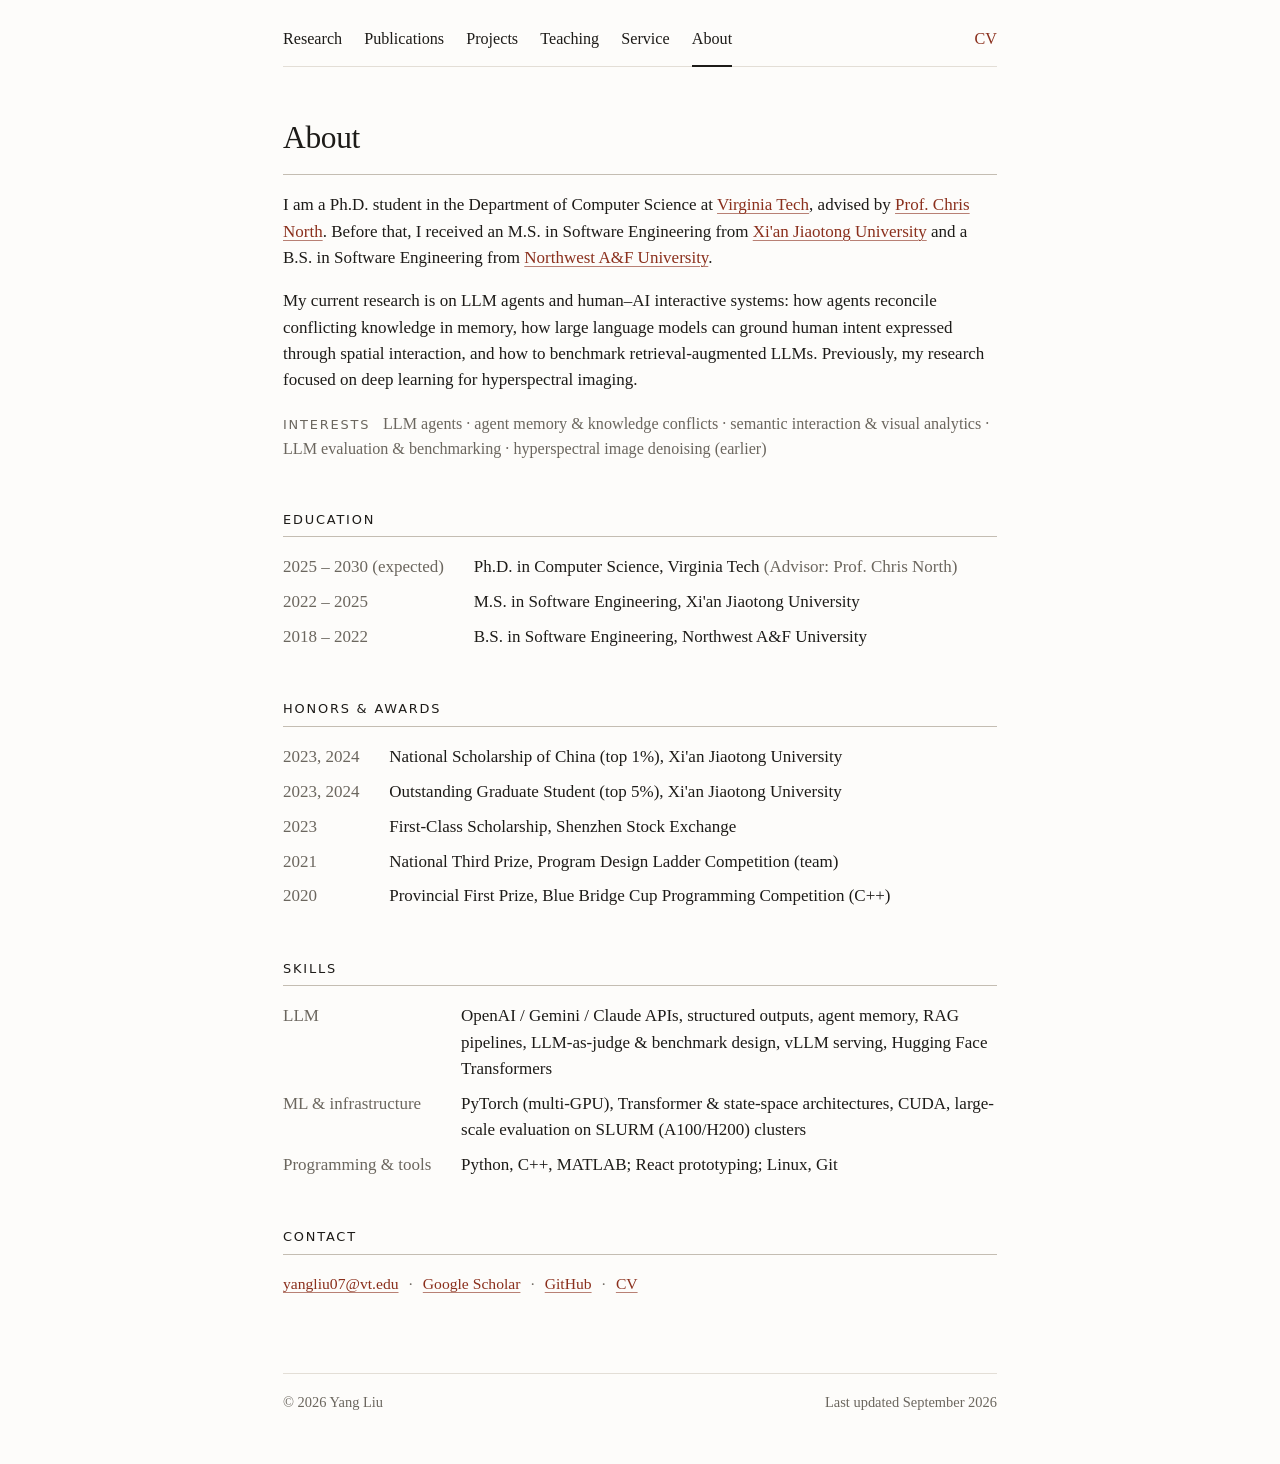
==== about.html @ ea07a9f4 "Redesign site: research-first home page, six tabs, light/dark - index.html now leads with "Recent re" ====
<!DOCTYPE html>
<html lang="en">
<head>
  <meta charset="utf-8">
  <meta name="viewport" content="width=device-width, initial-scale=1">
  <title>About — Yang Liu</title>
  <meta name="description" content="About Yang Liu: bio, education, honors, skills, and contact.">
  <meta name="theme-color" content="#fdfcfa" media="(prefers-color-scheme: light)">
  <meta name="theme-color" content="#151412" media="(prefers-color-scheme: dark)">
  <meta property="og:type" content="website">
  <meta property="og:title" content="About — Yang Liu">
  <meta property="og:description" content="About Yang Liu: bio, education, honors, skills, and contact.">
  <meta property="og:image" content="https://4c79.github.io/4C79/assets/photo.jpg">
  <meta property="og:url" content="https://4c79.github.io/4C79/about.html">
  <meta name="twitter:card" content="summary">
  <link rel="icon" href="data:image/svg+xml,%3Csvg xmlns='http://www.w3.org/2000/svg' viewBox='0 0 32 32'%3E%3Crect width='32' height='32' fill='%238a2f1c'/%3E%3Ctext x='16' y='23' text-anchor='middle' font-family='Georgia,serif' font-size='21' fill='%23fdfcfa'%3EY%3C/text%3E%3C/svg%3E">
  <link rel="stylesheet" href="style.css">
</head>
<body>
  <a class="skip" href="#main">Skip to content</a>
  <div class="page">
  <header>
    <nav class="site-nav" aria-label="Primary">
      <ul role="list">
      <li><a href="index.html">Research</a></li>
      <li><a href="publications.html">Publications</a></li>
      <li><a href="projects.html">Projects</a></li>
      <li><a href="teaching.html">Teaching</a></li>
      <li><a href="service.html">Service</a></li>
      <li><a href="about.html" aria-current="page">About</a></li>
      <li class="cv"><a href="assets/cv.pdf">CV<span class="sr-only"> (PDF)</span></a></li>
      </ul>
    </nav>
  </header>

  <main id="main" tabindex="-1">
    <div class="page-title">
      <h1>About</h1>
    </div>

    <p class="prose">I am a Ph.D. student in the Department of Computer Science at <a href="https://www.vt.edu/">Virginia Tech</a>, advised by <a href="https://people.cs.vt.edu/north/">Prof. Chris North</a>. Before that, I received an M.S. in Software Engineering from <a href="http://en.xjtu.edu.cn/">Xi'an Jiaotong University</a> and a B.S. in Software Engineering from <a href="https://en.nwafu.edu.cn/">Northwest A&amp;F University</a>.</p>
    <p>My current research is on LLM agents and human–AI interactive systems: how agents reconcile conflicting knowledge in memory, how large language models can ground human intent expressed through spatial interaction, and how to benchmark retrieval-augmented LLMs. Previously, my research focused on deep learning for hyperspectral imaging.</p>
    <p class="note interests"><span class="caps">Interests</span>LLM agents · agent memory &amp; knowledge conflicts · semantic interaction &amp; visual analytics · LLM evaluation &amp; benchmarking · hyperspectral image denoising (earlier)</p>

    <section aria-labelledby="edu">
      <div class="section-head"><h2 id="edu">Education</h2></div>
      <dl class="rows">
        <dt>2025 – 2030 (expected)</dt><dd>Ph.D. in Computer Science, Virginia Tech <span class="muted">(Advisor: Prof. Chris North)</span></dd>
        <dt>2022 – 2025</dt><dd>M.S. in Software Engineering, Xi'an Jiaotong University</dd>
        <dt>2018 – 2022</dt><dd>B.S. in Software Engineering, Northwest A&amp;F University</dd>
      </dl>
    </section>

    <section aria-labelledby="honors">
      <div class="section-head"><h2 id="honors">Honors &amp; awards</h2></div>
      <dl class="rows">
        <dt>2023, 2024</dt><dd>National Scholarship of China (top 1%), Xi'an Jiaotong University</dd>
        <dt>2023, 2024</dt><dd>Outstanding Graduate Student (top 5%), Xi'an Jiaotong University</dd>
        <dt>2023</dt><dd>First-Class Scholarship, Shenzhen Stock Exchange</dd>
        <dt>2021</dt><dd>National Third Prize, Program Design Ladder Competition (team)</dd>
        <dt>2020</dt><dd>Provincial First Prize, Blue Bridge Cup Programming Competition (C++)</dd>
      </dl>
    </section>

    <section aria-labelledby="skills">
      <div class="section-head"><h2 id="skills">Skills</h2></div>
      <dl class="rows">
        <dt>LLM</dt><dd>OpenAI / Gemini / Claude APIs, structured outputs, agent memory, RAG pipelines, LLM-as-judge &amp; benchmark design, vLLM serving, Hugging Face Transformers</dd>
        <dt>ML &amp; infrastructure</dt><dd>PyTorch (multi-GPU), Transformer &amp; state-space architectures, CUDA, large-scale evaluation on SLURM (A100/H200) clusters</dd>
        <dt>Programming &amp; tools</dt><dd>Python, C++, MATLAB; React prototyping; Linux, Git</dd>
      </dl>
    </section>

    <section aria-labelledby="contact">
      <div class="section-head"><h2 id="contact">Contact</h2></div>
      <ul class="links" role="list">
        <li><a href="mailto:yangliu07@vt.edu">yangliu07@vt.edu</a></li>
        <li><a href="https://scholar.google.com/citations?user=cbDQeWQAAAAJ&hl=en">Google Scholar</a></li>
        <li><a href="https://github.com/4C79">GitHub</a></li>
        <li><a href="assets/cv.pdf">CV<span class="sr-only"> (PDF)</span></a></li>
      </ul>
    </section>
  </main>

  <footer class="site-footer">
    <p>© 2026 Yang Liu</p>
    <p>Last updated September 2026</p>
  </footer>
  </div>
  <script>(function(){var a=document.querySelector('.site-nav [aria-current]');if(a&&a.scrollIntoView)a.scrollIntoView({block:'nearest',inline:'nearest'});})();</script>
</body>
</html>
---- style.css ----
/* Yang Liu — personal site.
   One centered column, system serif for text, a system sans only for the small
   tracked-caps labels, hairline rules, one accent reserved for links. */

:root {
  color-scheme: light dark;
  --bg: #fdfcfa;
  --fg: #1d1b18;
  --muted: #6b665e;
  --accent: #8a2f1c;
  --focus: #1a5cff;
  --rule: #e3ded6;
  --rule-strong: #c4bdb2;
  --serif: Charter, "Bitstream Charter", "Iowan Old Style", "Source Serif Pro", "Noto Serif", "Palatino Linotype", Palatino, Georgia, "Times New Roman", serif;
  --sans: system-ui, -apple-system, "Segoe UI", Roboto, "Helvetica Neue", Arial, sans-serif;
  --measure: 42rem;
  --gutter: 1.25rem;
  --label-w: 5.5rem;
  --s1: .5rem;
  --s2: 1rem;
  --s3: 1.75rem;
  --s4: 3rem;
  --s5: 4.5rem;
}

@media (prefers-color-scheme: dark) {
  :root {
    --bg: #151412;
    --fg: #e7e2d9;
    --muted: #a09991;
    --accent: #e69a84;
    --focus: #7aa2ff;
    --rule: #2e2b27;
    --rule-strong: #4c4741;
  }
}

/* ---------- base ---------- */

html {
  font-size: 106.25%; /* 17px */
  -webkit-text-size-adjust: 100%;
}

body {
  margin: 0;
  background: var(--bg);
  color: var(--fg);
  font-family: var(--serif);
  line-height: 1.55;
  font-variant-numeric: oldstyle-nums;
  -webkit-font-smoothing: antialiased;
}

img {
  max-width: 100%;
  height: auto;
}

a {
  color: var(--accent);
  text-decoration: underline;
  text-decoration-thickness: 1px;
  text-decoration-color: currentColor;
  text-decoration-color: color-mix(in srgb, currentColor 60%, transparent);
  text-underline-offset: .16em;
}

a:hover {
  text-decoration-color: currentColor;
}

:focus-visible {
  outline: 2px solid var(--focus);
  outline-offset: 3px;
  border-radius: 2px;
}

main:focus {
  outline: none;
}

h1, h2, h3 {
  font-weight: 400;
  margin: 0;
  line-height: 1.25;
}

p {
  margin: 0;
}

p + p {
  margin-top: var(--s2);
}

strong {
  font-weight: 700;
}

.muted {
  color: var(--muted);
}

.sr-only {
  position: absolute;
  width: 1px;
  height: 1px;
  overflow: hidden;
  clip: rect(0 0 0 0);
  white-space: nowrap;
}

.skip {
  position: absolute;
  left: -100vw;
  top: var(--s1);
  padding: var(--s1) .75rem;
  background: var(--bg);
  z-index: 1;
}

.skip:focus {
  left: var(--s1);
}

/* Small tracked caps: the one place a sans is used, for texture against the serif. */

.caps,
.label,
.meta,
.section-head h2 {
  font-family: var(--sans);
  font-size: max(.76rem, 12px);
  letter-spacing: .14em;
  text-transform: uppercase;
  font-variant-numeric: tabular-nums lining-nums;
}

/* ---------- frame ---------- */

.page {
  max-width: var(--measure);
  margin: 0 auto;
  padding: var(--s2) var(--gutter) var(--s4);
}

.site-nav ul {
  list-style: none;
  margin: 0;
  padding: 0;
  border-bottom: 1px solid var(--rule);
  display: flex;
  flex-wrap: wrap;
  gap: 0 1.3rem;
  font-size: .95rem;
}

.site-nav a {
  display: inline-block;
  color: var(--fg);
  text-decoration: none;
  padding: .55rem 0 .8rem;
  margin-bottom: -1px;               /* the current-page bar sits on the rule */
  border-bottom: 2px solid transparent;
}

.site-nav a:hover {
  color: var(--accent);
}

.site-nav a[aria-current="page"] {
  border-bottom-color: var(--fg);
}

.site-nav .cv a {
  color: var(--accent);
}

.site-footer {
  margin-top: var(--s5);
  padding-top: var(--s2);
  border-top: 1px solid var(--rule);
  display: flex;
  flex-wrap: wrap;
  justify-content: space-between;
  gap: var(--s1) var(--s2);
  font-size: .85rem;
  color: var(--muted);
}

.site-footer p {
  margin: 0;
}

/* ---------- headings ---------- */

.page-title {
  padding: var(--s4) 0 var(--s2);
  border-bottom: 1px solid var(--rule-strong);
}

.page-title h1 {
  font-size: 1.85rem;
  letter-spacing: -.01em;
}

.page-title .lede {
  margin-top: var(--s1);
  color: var(--muted);
}

.section-head {
  display: flex;
  flex-wrap: wrap;
  justify-content: space-between;
  align-items: baseline;
  gap: var(--s1);
  margin-top: var(--s4);
  padding-bottom: var(--s1);
  border-bottom: 1px solid var(--rule-strong);
}

.section-head h2 {
  color: var(--fg);
}

.section-head .range {
  font-size: .9rem;
  color: var(--muted);
}

/* ---------- identity (home) ---------- */

.identity {
  padding: var(--s4) 0 var(--s2);
}

.identity-row {
  display: flex;
  justify-content: space-between;
  align-items: flex-start;
  gap: var(--s3);
}

.identity h1 {
  font-size: 2.2rem;
  letter-spacing: -.015em;
}

.identity .role {
  margin-top: .3rem;
  color: var(--muted);
}

.identity .intro {
  margin-top: var(--s3);
}

.identity img {
  flex: none;
  width: 6rem;
  aspect-ratio: 2 / 3;
  object-fit: cover;
  margin-top: .45rem;
}

/* inline link lists: “email · Scholar · GitHub” */

.links {
  list-style: none;
  margin: var(--s2) 0 0;
  padding: 0;
  display: flex;
  flex-wrap: wrap;
  gap: .5rem 0;
  font-size: .92rem;
}

.links li {
  white-space: nowrap;
}

.links a {
  display: inline-block;
  padding: .3rem 0;                  /* comfortable tap target without changing the rhythm */
  margin: -.3rem 0;
}

.links li + li::before {
  content: "·";
  content: "·" / "";                 /* decorative: not announced by screen readers; leads the next item so it never ends a line */
  color: var(--muted);
  margin: 0 .6rem;
}

/* ---------- entries: research, publications, projects, teaching ---------- */

.entries {
  list-style: none;
  margin: 0;
  padding: 0;
}

.entry {
  position: relative;
  padding: var(--s3) 0;
}

.entry + .entry {
  border-top: 1px solid var(--rule);
}

.label {
  display: block;
  color: var(--muted);
  margin-bottom: .5rem;
}

.entry h2,
.entry h3 {
  font-size: 1.22rem;
}

.entry .sub {
  display: block;
  font-size: 1rem;
  color: var(--muted);
  margin-top: .15rem;
}

.meta {
  margin-top: .45rem;
  color: var(--muted);
}

.authors {
  margin-top: .4rem;
  font-size: .95rem;
  color: var(--muted);
}

.authors strong {
  color: var(--fg);
}

.entry .summary {
  margin-top: .8rem;
}

.entry .links,
.entry .stub {
  margin-top: .7rem;
}

.entry .stub {
  font-size: .92rem;
  color: var(--muted);
}

.teaser {
  margin: var(--s2) 0 0;
}

.teaser a {
  display: block;
}

.teaser img {
  display: block;
  width: 100%;
  border: 1px solid var(--rule-strong);
}

@media (prefers-color-scheme: dark) {
  .teaser img {
    filter: brightness(.85) contrast(1.02); /* the white figure sits into the dark page */
  }
}

/* compact variant used on the publications page */

.entry.compact {
  padding: var(--s2) 0;
}

.entry.compact h3 {
  font-size: 1.05rem;
}

.entry.compact .venue {
  margin-top: .3rem;
  font-size: .95rem;
}

.entry.compact .links {
  margin-top: .4rem;
}

/* year groups: the year heads the group; the first entry sits flush under it */

.year-group {
  position: relative;
  padding-top: var(--s2);
}

.year-group .entry:first-child {
  padding-top: 0;
}

.page-title + .year-group {
  padding-top: var(--s3);            /* first item starts the same distance below the title rule on every page */
}

.year-group + .year-group {
  margin-top: var(--s3);
  border-top: 1px solid var(--rule-strong);
}

.note {
  margin-top: var(--s3);
  padding-top: var(--s2);
  border-top: 1px solid var(--rule);
  color: var(--muted);
  font-size: .95rem;
}

.note .caps {
  margin-right: .75rem;
}

.note.interests {
  margin-top: var(--s2);
  padding-top: 0;
  border-top: 0;
}

/* ---------- rows: education, honors, skills (about) ---------- */

.rows {
  margin: var(--s2) 0 0;
  display: grid;
  grid-template-columns: max-content 1fr;
  gap: .5rem var(--s3);
}

.rows dt {
  color: var(--muted);
  font-variant-numeric: tabular-nums;
  white-space: nowrap;
}

.rows dd {
  margin: 0;
}

.prose {
  margin-top: var(--s2);
}

/* ---------- responsive ---------- */

@media (min-width: 40em) {
  .site-nav .cv {
    margin-left: auto;
  }
}

@media (max-width: 40em) {
  /* Let the seven items wrap onto two rows; each keeps a ~44px tap height. */
  .site-nav ul {
    gap: 0 1.1rem;
    padding-bottom: .15rem;
  }

  .site-nav a {
    padding: .65rem 0 .5rem;
    margin-bottom: 0;                /* bar sits under the word, not on the rule */
    white-space: nowrap;
  }

  .site-nav .cv {
    margin-left: auto;               /* CV stays flush right on whichever row it lands */
  }

}

@media (max-width: 30em) {
  html {
    font-size: 100%;
  }

  .identity {
    padding-top: var(--s3);
  }

  .identity-row {
    gap: var(--s2);
  }

  .identity h1 {
    font-size: 1.85rem;
  }

  .identity img {
    width: 5rem;
  }

  .identity .intro {
    margin-top: var(--s2);
  }

  .rows {
    grid-template-columns: 1fr;
    gap: 0;
  }

  .rows dt {
    white-space: normal;
    font-size: .85rem;
    margin-top: var(--s2);
  }

  .rows dt:first-of-type {
    margin-top: 0;
  }
}

/* Hang labels (entry numbers, years, dates) into the left margin when there is room.
   With top/bottom left auto, an absolutely positioned label keeps its static position,
   so it lines up with the title beneath it whatever the entry padding is. */

@media (min-width: 64em) {
  .label {
    position: absolute;
    right: 100%;
    width: var(--label-w);
    margin: .3rem var(--gutter) 0 0;
    text-align: right;
  }

  .year-group > .label {
    margin-top: .2rem;
  }
}

/* ---------- print ---------- */

@media print {
  :root {
    color-scheme: light;
    --bg: #fff;
    --fg: #000;
    --muted: #444;
    --rule: #bbb;
    --rule-strong: #888;
    --accent: #000;
  }

  html {
    font-size: 11pt;
  }

  body {
    background: #fff;
    color: #000;
  }

  .skip,
  .site-nav {
    display: none;
  }

  .label {
    position: static;
    margin: 0 0 .3rem;
    text-align: left;
  }

  a {
    color: inherit;
    text-decoration: none;
  }

  .links a[href^="http"]::after {
    content: " (" attr(href) ")";
    font-size: .8em;
  }

  .teaser a {
    text-decoration: none;
  }

  .entry,
  .year-group {
    break-inside: avoid;
  }
}
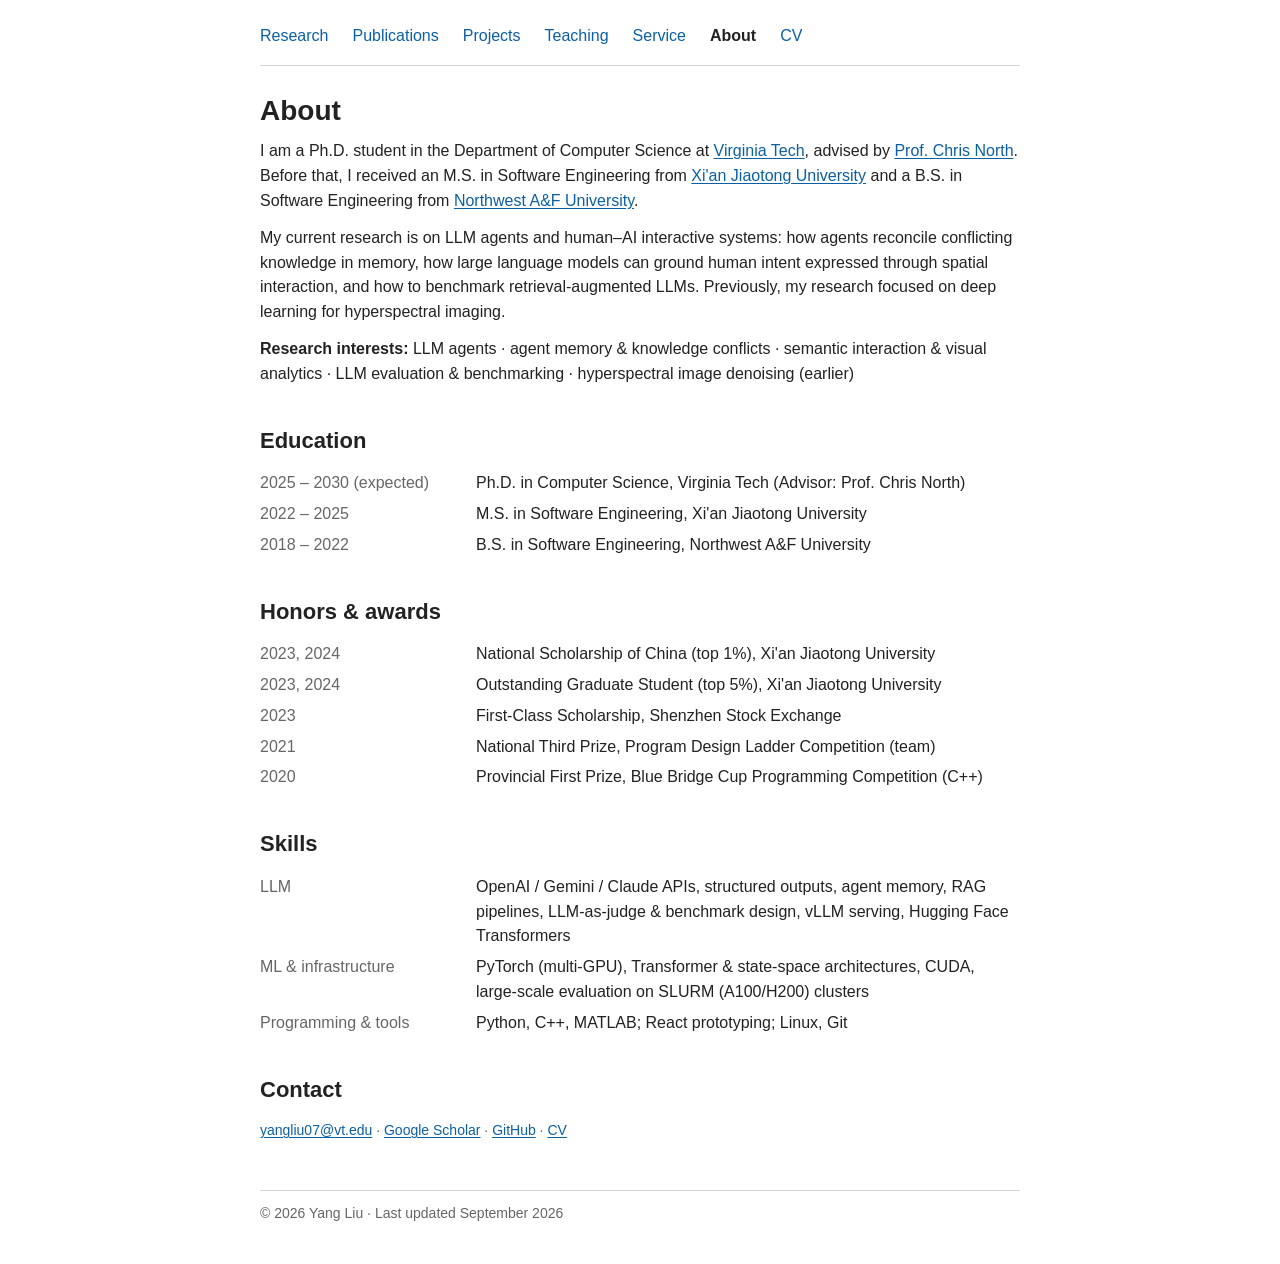
==== commit 9d661ef1: "Restyle to plain academic typography; fix README wording - One sans-serif system stack (Helvetica/Ar" ====
--- a/about.html
+++ b/about.html
@@ -5,22 +5,21 @@
   <meta name="viewport" content="width=device-width, initial-scale=1">
   <title>About — Yang Liu</title>
   <meta name="description" content="About Yang Liu: bio, education, honors, skills, and contact.">
-  <meta name="theme-color" content="#fdfcfa" media="(prefers-color-scheme: light)">
-  <meta name="theme-color" content="#151412" media="(prefers-color-scheme: dark)">
+  <meta name="theme-color" content="#ffffff" media="(prefers-color-scheme: light)">
+  <meta name="theme-color" content="#141414" media="(prefers-color-scheme: dark)">
   <meta property="og:type" content="website">
   <meta property="og:title" content="About — Yang Liu">
   <meta property="og:description" content="About Yang Liu: bio, education, honors, skills, and contact.">
   <meta property="og:image" content="https://4c79.github.io/4C79/assets/photo.jpg">
   <meta property="og:url" content="https://4c79.github.io/4C79/about.html">
   <meta name="twitter:card" content="summary">
-  <link rel="icon" href="data:image/svg+xml,%3Csvg xmlns='http://www.w3.org/2000/svg' viewBox='0 0 32 32'%3E%3Crect width='32' height='32' fill='%238a2f1c'/%3E%3Ctext x='16' y='23' text-anchor='middle' font-family='Georgia,serif' font-size='21' fill='%23fdfcfa'%3EY%3C/text%3E%3C/svg%3E">
+  <link rel="icon" href="data:image/svg+xml,%3Csvg xmlns='http://www.w3.org/2000/svg' viewBox='0 0 32 32'%3E%3Crect width='32' height='32' fill='%230b5fa5'/%3E%3Ctext x='16' y='23' text-anchor='middle' font-family='Helvetica,Arial,sans-serif' font-weight='bold' font-size='20' fill='%23fff'%3EY%3C/text%3E%3C/svg%3E">
   <link rel="stylesheet" href="style.css">
 </head>
 <body>
   <a class="skip" href="#main">Skip to content</a>
-  <div class="page">
   <header>
-    <nav class="site-nav" aria-label="Primary">
+    <nav aria-label="Primary">
       <ul role="list">
       <li><a href="index.html">Research</a></li>
       <li><a href="publications.html">Publications</a></li>
@@ -28,32 +27,29 @@
       <li><a href="teaching.html">Teaching</a></li>
       <li><a href="service.html">Service</a></li>
       <li><a href="about.html" aria-current="page">About</a></li>
-      <li class="cv"><a href="assets/cv.pdf">CV<span class="sr-only"> (PDF)</span></a></li>
+      <li><a href="assets/cv.pdf">CV<span class="sr-only"> (PDF)</span></a></li>
       </ul>
     </nav>
   </header>
 
   <main id="main" tabindex="-1">
-    <div class="page-title">
-      <h1>About</h1>
-    </div>
-
-    <p class="prose">I am a Ph.D. student in the Department of Computer Science at <a href="https://www.vt.edu/">Virginia Tech</a>, advised by <a href="https://people.cs.vt.edu/north/">Prof. Chris North</a>. Before that, I received an M.S. in Software Engineering from <a href="http://en.xjtu.edu.cn/">Xi'an Jiaotong University</a> and a B.S. in Software Engineering from <a href="https://en.nwafu.edu.cn/">Northwest A&amp;F University</a>.</p>
+    <h1>About</h1>
+    <p>I am a Ph.D. student in the Department of Computer Science at <a href="https://www.vt.edu/">Virginia Tech</a>, advised by <a href="https://people.cs.vt.edu/north/">Prof. Chris North</a>. Before that, I received an M.S. in Software Engineering from <a href="http://en.xjtu.edu.cn/">Xi'an Jiaotong University</a> and a B.S. in Software Engineering from <a href="https://en.nwafu.edu.cn/">Northwest A&amp;F University</a>.</p>
     <p>My current research is on LLM agents and human–AI interactive systems: how agents reconcile conflicting knowledge in memory, how large language models can ground human intent expressed through spatial interaction, and how to benchmark retrieval-augmented LLMs. Previously, my research focused on deep learning for hyperspectral imaging.</p>
-    <p class="note interests"><span class="caps">Interests</span>LLM agents · agent memory &amp; knowledge conflicts · semantic interaction &amp; visual analytics · LLM evaluation &amp; benchmarking · hyperspectral image denoising (earlier)</p>
+    <p><strong>Research interests:</strong> LLM agents · agent memory &amp; knowledge conflicts · semantic interaction &amp; visual analytics · LLM evaluation &amp; benchmarking · hyperspectral image denoising (earlier)</p>
 
     <section aria-labelledby="edu">
-      <div class="section-head"><h2 id="edu">Education</h2></div>
-      <dl class="rows">
-        <dt>2025 – 2030 (expected)</dt><dd>Ph.D. in Computer Science, Virginia Tech <span class="muted">(Advisor: Prof. Chris North)</span></dd>
+      <h2 id="edu">Education</h2>
+      <dl>
+        <dt>2025 – 2030 (expected)</dt><dd>Ph.D. in Computer Science, Virginia Tech (Advisor: Prof. Chris North)</dd>
         <dt>2022 – 2025</dt><dd>M.S. in Software Engineering, Xi'an Jiaotong University</dd>
         <dt>2018 – 2022</dt><dd>B.S. in Software Engineering, Northwest A&amp;F University</dd>
       </dl>
     </section>
 
     <section aria-labelledby="honors">
-      <div class="section-head"><h2 id="honors">Honors &amp; awards</h2></div>
-      <dl class="rows">
+      <h2 id="honors">Honors &amp; awards</h2>
+      <dl>
         <dt>2023, 2024</dt><dd>National Scholarship of China (top 1%), Xi'an Jiaotong University</dd>
         <dt>2023, 2024</dt><dd>Outstanding Graduate Student (top 5%), Xi'an Jiaotong University</dd>
         <dt>2023</dt><dd>First-Class Scholarship, Shenzhen Stock Exchange</dd>
@@ -63,8 +59,8 @@
     </section>
 
     <section aria-labelledby="skills">
-      <div class="section-head"><h2 id="skills">Skills</h2></div>
-      <dl class="rows">
+      <h2 id="skills">Skills</h2>
+      <dl>
         <dt>LLM</dt><dd>OpenAI / Gemini / Claude APIs, structured outputs, agent memory, RAG pipelines, LLM-as-judge &amp; benchmark design, vLLM serving, Hugging Face Transformers</dd>
         <dt>ML &amp; infrastructure</dt><dd>PyTorch (multi-GPU), Transformer &amp; state-space architectures, CUDA, large-scale evaluation on SLURM (A100/H200) clusters</dd>
         <dt>Programming &amp; tools</dt><dd>Python, C++, MATLAB; React prototyping; Linux, Git</dd>
@@ -72,21 +68,13 @@
     </section>
 
     <section aria-labelledby="contact">
-      <div class="section-head"><h2 id="contact">Contact</h2></div>
-      <ul class="links" role="list">
-        <li><a href="mailto:yangliu07@vt.edu">yangliu07@vt.edu</a></li>
-        <li><a href="https://scholar.google.com/citations?user=cbDQeWQAAAAJ&hl=en">Google Scholar</a></li>
-        <li><a href="https://github.com/4C79">GitHub</a></li>
-        <li><a href="assets/cv.pdf">CV<span class="sr-only"> (PDF)</span></a></li>
-      </ul>
+      <h2 id="contact">Contact</h2>
+      <p class="links"><a href="mailto:yangliu07@vt.edu">yangliu07@vt.edu</a> · <a href="https://scholar.google.com/citations?user=cbDQeWQAAAAJ&hl=en">Google Scholar</a> · <a href="https://github.com/4C79">GitHub</a> · <a href="assets/cv.pdf">CV<span class="sr-only"> (PDF)</span></a></p>
     </section>
   </main>
 
-  <footer class="site-footer">
-    <p>© 2026 Yang Liu</p>
-    <p>Last updated September 2026</p>
+  <footer>
+    <p>© 2026 Yang Liu · Last updated September 2026</p>
   </footer>
-  </div>
-  <script>(function(){var a=document.querySelector('.site-nav [aria-current]');if(a&&a.scrollIntoView)a.scrollIntoView({block:'nearest',inline:'nearest'});})();</script>
 </body>
 </html>
--- a/style.css
+++ b/style.css
@@ -1,55 +1,44 @@
-/* Yang Liu — personal site.
-   One centered column, system serif for text, a system sans only for the small
-   tracked-caps labels, hairline rules, one accent reserved for links. */
+/* Yang Liu — plain personal site.
+   One sans-serif family. Hierarchy by size (and bold); bold is the only
+   emphasis. Blue links, one gray for secondary text, a thin rule under the
+   nav and one above the footer. Nothing else. */
 
 :root {
   color-scheme: light dark;
-  --bg: #fdfcfa;
-  --fg: #1d1b18;
-  --muted: #6b665e;
-  --accent: #8a2f1c;
-  --focus: #1a5cff;
-  --rule: #e3ded6;
-  --rule-strong: #c4bdb2;
-  --serif: Charter, "Bitstream Charter", "Iowan Old Style", "Source Serif Pro", "Noto Serif", "Palatino Linotype", Palatino, Georgia, "Times New Roman", serif;
-  --sans: system-ui, -apple-system, "Segoe UI", Roboto, "Helvetica Neue", Arial, sans-serif;
-  --measure: 42rem;
-  --gutter: 1.25rem;
-  --label-w: 5.5rem;
-  --s1: .5rem;
-  --s2: 1rem;
-  --s3: 1.75rem;
-  --s4: 3rem;
-  --s5: 4.5rem;
+  --bg: #fff;
+  --fg: #222;
+  --muted: #666;
+  --link: #0b5fa5;
+  --rule: rgba(128, 128, 128, .35);
 }
 
 @media (prefers-color-scheme: dark) {
   :root {
-    --bg: #151412;
-    --fg: #e7e2d9;
-    --muted: #a09991;
-    --accent: #e69a84;
-    --focus: #7aa2ff;
-    --rule: #2e2b27;
-    --rule-strong: #4c4741;
-  }
-}
-
-/* ---------- base ---------- */
+    --bg: #141414;
+    --fg: #ddd;
+    --muted: #999;
+    --link: #6fb0ea;
+  }
+
+  .teaser img {
+    filter: brightness(.85);
+  }
+}
 
 html {
-  font-size: 106.25%; /* 17px */
+  background: var(--bg);
   -webkit-text-size-adjust: 100%;
 }
 
 body {
-  margin: 0;
+  max-width: 760px;
+  margin: 0 auto;
+  padding: 20px 20px 40px;
   background: var(--bg);
   color: var(--fg);
-  font-family: var(--serif);
+  font-family: "Helvetica Neue", Helvetica, Arial, sans-serif;
+  font-size: 16px;
   line-height: 1.55;
-  font-variant-numeric: oldstyle-nums;
-  -webkit-font-smoothing: antialiased;
 }
 
 img {
@@ -58,48 +47,181 @@
 }
 
 a {
-  color: var(--accent);
+  color: var(--link);
   text-decoration: underline;
-  text-decoration-thickness: 1px;
-  text-decoration-color: currentColor;
-  text-decoration-color: color-mix(in srgb, currentColor 60%, transparent);
-  text-underline-offset: .16em;
-}
-
-a:hover {
-  text-decoration-color: currentColor;
+  text-underline-offset: 2px;
 }
 
 :focus-visible {
-  outline: 2px solid var(--focus);
-  outline-offset: 3px;
-  border-radius: 2px;
-}
-
-main:focus {
+  outline: 2px solid var(--link);
+  outline-offset: 2px;
+}
+
+main:focus:not(:focus-visible) {
   outline: none;
 }
 
-h1, h2, h3 {
-  font-weight: 400;
-  margin: 0;
-  line-height: 1.25;
-}
-
 p {
-  margin: 0;
-}
-
-p + p {
-  margin-top: var(--s2);
-}
-
-strong {
-  font-weight: 700;
+  margin: 0 0 12px;
+}
+
+/* Five sizes: 28 name/page title, 22 section, 17 entry title, 16 body, 14 small. */
+
+h1 {
+  font-size: 28px;
+  font-weight: 700;
+  line-height: 1.2;
+  margin: 0 0 12px;
+}
+
+h2 {
+  font-size: 22px;
+  font-weight: 700;
+  line-height: 1.3;
+  margin: 40px 0 16px;
+}
+
+/* An entry's title is whatever heading it contains (h2 on Projects/Teaching,
+   h3 under a section elsewhere); it is always set at entry size. */
+
+h3,
+.entry h2 {
+  font-size: 17px;
+  font-weight: 700;
+  line-height: 1.35;
+  margin: 0;
+}
+
+/* Secondary text: authors, venue, role tag, dates, link rows, footer. */
+
+.meta,
+.authors,
+.links,
+footer {
+  font-size: 14px;
+  color: var(--muted);
 }
 
 .muted {
   color: var(--muted);
+}
+
+/* Navigation: a row of text links over a thin rule, current page in bold. */
+
+nav ul {
+  list-style: none;
+  margin: 0;
+  padding: 0 0 12px;
+  border-bottom: 1px solid var(--rule);
+  display: flex;
+  flex-wrap: wrap;
+  gap: 2px 24px;
+}
+
+nav a {
+  display: inline-block;
+  padding: 4px 0;
+  text-decoration: none;
+}
+
+nav a:hover {
+  text-decoration: underline;
+}
+
+nav a[aria-current="page"] {
+  color: var(--fg);
+  font-weight: 700;
+}
+
+main {
+  padding-top: 28px;
+}
+
+/* Identity header on the home page: photo top right, text flows beside it. */
+
+.head {
+  display: flow-root;
+}
+
+.photo {
+  float: right;
+  width: 120px;
+  height: 180px;
+  margin: 4px 0 12px 28px;
+  border: 1px solid var(--rule);
+}
+
+/* Entries: a plain list; bold title, gray meta lines, description, gray link row. */
+
+.entries {
+  list-style: none;
+  margin: 0;
+  padding: 0;
+}
+
+h1 + .entries,
+h1 + p + .entries {
+  margin-top: 24px;
+}
+
+.entry {
+  margin: 0 0 24px;
+}
+
+.entry p,
+.entry .teaser {
+  margin: 8px 0 0;
+}
+
+.entry .meta,
+.entry .authors,
+.entry .links {
+  margin-top: 3px;
+}
+
+.teaser img {
+  display: block;
+  width: 100%;
+  border: 1px solid var(--rule);
+}
+
+/* Definition rows on the About page: dates left, text right. */
+
+dl {
+  margin: 0 0 12px;
+  display: grid;
+  grid-template-columns: 12em 1fr;
+  gap: 6px 24px;
+}
+
+dt {
+  color: var(--muted);
+}
+
+dd {
+  margin: 0;
+}
+
+footer {
+  margin-top: 48px;
+  padding-top: 12px;
+  border-top: 1px solid var(--rule);
+}
+
+footer p {
+  margin: 0;
+}
+
+.skip {
+  position: absolute;
+  left: -100vw;
+  top: 8px;
+  padding: 4px 8px;
+  background: var(--bg);
+}
+
+.skip:focus {
+  left: 8px;
 }
 
 .sr-only {
@@ -111,488 +233,37 @@
   white-space: nowrap;
 }
 
-.skip {
-  position: absolute;
-  left: -100vw;
-  top: var(--s1);
-  padding: var(--s1) .75rem;
-  background: var(--bg);
-  z-index: 1;
-}
-
-.skip:focus {
-  left: var(--s1);
-}
-
-/* Small tracked caps: the one place a sans is used, for texture against the serif. */
-
-.caps,
-.label,
-.meta,
-.section-head h2 {
-  font-family: var(--sans);
-  font-size: max(.76rem, 12px);
-  letter-spacing: .14em;
-  text-transform: uppercase;
-  font-variant-numeric: tabular-nums lining-nums;
-}
-
-/* ---------- frame ---------- */
-
-.page {
-  max-width: var(--measure);
-  margin: 0 auto;
-  padding: var(--s2) var(--gutter) var(--s4);
-}
-
-.site-nav ul {
-  list-style: none;
-  margin: 0;
-  padding: 0;
-  border-bottom: 1px solid var(--rule);
-  display: flex;
-  flex-wrap: wrap;
-  gap: 0 1.3rem;
-  font-size: .95rem;
-}
-
-.site-nav a {
-  display: inline-block;
-  color: var(--fg);
-  text-decoration: none;
-  padding: .55rem 0 .8rem;
-  margin-bottom: -1px;               /* the current-page bar sits on the rule */
-  border-bottom: 2px solid transparent;
-}
-
-.site-nav a:hover {
-  color: var(--accent);
-}
-
-.site-nav a[aria-current="page"] {
-  border-bottom-color: var(--fg);
-}
-
-.site-nav .cv a {
-  color: var(--accent);
-}
-
-.site-footer {
-  margin-top: var(--s5);
-  padding-top: var(--s2);
-  border-top: 1px solid var(--rule);
-  display: flex;
-  flex-wrap: wrap;
-  justify-content: space-between;
-  gap: var(--s1) var(--s2);
-  font-size: .85rem;
-  color: var(--muted);
-}
-
-.site-footer p {
-  margin: 0;
-}
-
-/* ---------- headings ---------- */
-
-.page-title {
-  padding: var(--s4) 0 var(--s2);
-  border-bottom: 1px solid var(--rule-strong);
-}
-
-.page-title h1 {
-  font-size: 1.85rem;
-  letter-spacing: -.01em;
-}
-
-.page-title .lede {
-  margin-top: var(--s1);
-  color: var(--muted);
-}
-
-.section-head {
-  display: flex;
-  flex-wrap: wrap;
-  justify-content: space-between;
-  align-items: baseline;
-  gap: var(--s1);
-  margin-top: var(--s4);
-  padding-bottom: var(--s1);
-  border-bottom: 1px solid var(--rule-strong);
-}
-
-.section-head h2 {
-  color: var(--fg);
-}
-
-.section-head .range {
-  font-size: .9rem;
-  color: var(--muted);
-}
-
-/* ---------- identity (home) ---------- */
-
-.identity {
-  padding: var(--s4) 0 var(--s2);
-}
-
-.identity-row {
-  display: flex;
-  justify-content: space-between;
-  align-items: flex-start;
-  gap: var(--s3);
-}
-
-.identity h1 {
-  font-size: 2.2rem;
-  letter-spacing: -.015em;
-}
-
-.identity .role {
-  margin-top: .3rem;
-  color: var(--muted);
-}
-
-.identity .intro {
-  margin-top: var(--s3);
-}
-
-.identity img {
-  flex: none;
-  width: 6rem;
-  aspect-ratio: 2 / 3;
-  object-fit: cover;
-  margin-top: .45rem;
-}
-
-/* inline link lists: “email · Scholar · GitHub” */
-
-.links {
-  list-style: none;
-  margin: var(--s2) 0 0;
-  padding: 0;
-  display: flex;
-  flex-wrap: wrap;
-  gap: .5rem 0;
-  font-size: .92rem;
-}
-
-.links li {
-  white-space: nowrap;
-}
-
-.links a {
-  display: inline-block;
-  padding: .3rem 0;                  /* comfortable tap target without changing the rhythm */
-  margin: -.3rem 0;
-}
-
-.links li + li::before {
-  content: "·";
-  content: "·" / "";                 /* decorative: not announced by screen readers; leads the next item so it never ends a line */
-  color: var(--muted);
-  margin: 0 .6rem;
-}
-
-/* ---------- entries: research, publications, projects, teaching ---------- */
-
-.entries {
-  list-style: none;
-  margin: 0;
-  padding: 0;
-}
-
-.entry {
-  position: relative;
-  padding: var(--s3) 0;
-}
-
-.entry + .entry {
-  border-top: 1px solid var(--rule);
-}
-
-.label {
-  display: block;
-  color: var(--muted);
-  margin-bottom: .5rem;
-}
-
-.entry h2,
-.entry h3 {
-  font-size: 1.22rem;
-}
-
-.entry .sub {
-  display: block;
-  font-size: 1rem;
-  color: var(--muted);
-  margin-top: .15rem;
-}
-
-.meta {
-  margin-top: .45rem;
-  color: var(--muted);
-}
-
-.authors {
-  margin-top: .4rem;
-  font-size: .95rem;
-  color: var(--muted);
-}
-
-.authors strong {
-  color: var(--fg);
-}
-
-.entry .summary {
-  margin-top: .8rem;
-}
-
-.entry .links,
-.entry .stub {
-  margin-top: .7rem;
-}
-
-.entry .stub {
-  font-size: .92rem;
-  color: var(--muted);
-}
-
-.teaser {
-  margin: var(--s2) 0 0;
-}
-
-.teaser a {
-  display: block;
-}
-
-.teaser img {
-  display: block;
-  width: 100%;
-  border: 1px solid var(--rule-strong);
-}
-
-@media (prefers-color-scheme: dark) {
-  .teaser img {
-    filter: brightness(.85) contrast(1.02); /* the white figure sits into the dark page */
-  }
-}
-
-/* compact variant used on the publications page */
-
-.entry.compact {
-  padding: var(--s2) 0;
-}
-
-.entry.compact h3 {
-  font-size: 1.05rem;
-}
-
-.entry.compact .venue {
-  margin-top: .3rem;
-  font-size: .95rem;
-}
-
-.entry.compact .links {
-  margin-top: .4rem;
-}
-
-/* year groups: the year heads the group; the first entry sits flush under it */
-
-.year-group {
-  position: relative;
-  padding-top: var(--s2);
-}
-
-.year-group .entry:first-child {
-  padding-top: 0;
-}
-
-.page-title + .year-group {
-  padding-top: var(--s3);            /* first item starts the same distance below the title rule on every page */
-}
-
-.year-group + .year-group {
-  margin-top: var(--s3);
-  border-top: 1px solid var(--rule-strong);
-}
-
-.note {
-  margin-top: var(--s3);
-  padding-top: var(--s2);
-  border-top: 1px solid var(--rule);
-  color: var(--muted);
-  font-size: .95rem;
-}
-
-.note .caps {
-  margin-right: .75rem;
-}
-
-.note.interests {
-  margin-top: var(--s2);
-  padding-top: 0;
-  border-top: 0;
-}
-
-/* ---------- rows: education, honors, skills (about) ---------- */
-
-.rows {
-  margin: var(--s2) 0 0;
-  display: grid;
-  grid-template-columns: max-content 1fr;
-  gap: .5rem var(--s3);
-}
-
-.rows dt {
-  color: var(--muted);
-  font-variant-numeric: tabular-nums;
-  white-space: nowrap;
-}
-
-.rows dd {
-  margin: 0;
-}
-
-.prose {
-  margin-top: var(--s2);
-}
-
-/* ---------- responsive ---------- */
-
-@media (min-width: 40em) {
-  .site-nav .cv {
-    margin-left: auto;
-  }
-}
-
-@media (max-width: 40em) {
-  /* Let the seven items wrap onto two rows; each keeps a ~44px tap height. */
-  .site-nav ul {
-    gap: 0 1.1rem;
-    padding-bottom: .15rem;
-  }
-
-  .site-nav a {
-    padding: .65rem 0 .5rem;
-    margin-bottom: 0;                /* bar sits under the word, not on the rule */
-    white-space: nowrap;
-  }
-
-  .site-nav .cv {
-    margin-left: auto;               /* CV stays flush right on whichever row it lands */
-  }
-
-}
-
-@media (max-width: 30em) {
-  html {
-    font-size: 100%;
-  }
-
-  .identity {
-    padding-top: var(--s3);
-  }
-
-  .identity-row {
-    gap: var(--s2);
-  }
-
-  .identity h1 {
-    font-size: 1.85rem;
-  }
-
-  .identity img {
-    width: 5rem;
-  }
-
-  .identity .intro {
-    margin-top: var(--s2);
-  }
-
-  .rows {
+@media (max-width: 480px) {
+  body {
+    padding: 14px 16px 32px;
+  }
+
+  /* Photo above the name, so the role line keeps the full column width. */
+  .photo {
+    float: none;
+    display: block;
+    width: 90px;
+    height: 135px;
+    margin: 0 0 12px;
+  }
+
+  dl {
     grid-template-columns: 1fr;
     gap: 0;
   }
 
-  .rows dt {
-    white-space: normal;
-    font-size: .85rem;
-    margin-top: var(--s2);
-  }
-
-  .rows dt:first-of-type {
-    margin-top: 0;
-  }
-}
-
-/* Hang labels (entry numbers, years, dates) into the left margin when there is room.
-   With top/bottom left auto, an absolutely positioned label keeps its static position,
-   so it lines up with the title beneath it whatever the entry padding is. */
-
-@media (min-width: 64em) {
-  .label {
-    position: absolute;
-    right: 100%;
-    width: var(--label-w);
-    margin: .3rem var(--gutter) 0 0;
-    text-align: right;
-  }
-
-  .year-group > .label {
-    margin-top: .2rem;
-  }
-}
-
-/* ---------- print ---------- */
+  dd {
+    margin-bottom: 8px;
+  }
+}
 
 @media print {
-  :root {
-    color-scheme: light;
-    --bg: #fff;
-    --fg: #000;
-    --muted: #444;
-    --rule: #bbb;
-    --rule-strong: #888;
-    --accent: #000;
-  }
-
-  html {
-    font-size: 11pt;
-  }
-
-  body {
-    background: #fff;
-    color: #000;
-  }
-
   .skip,
-  .site-nav {
+  nav {
     display: none;
   }
 
-  .label {
-    position: static;
-    margin: 0 0 .3rem;
-    text-align: left;
-  }
-
-  a {
-    color: inherit;
-    text-decoration: none;
-  }
-
-  .links a[href^="http"]::after {
-    content: " (" attr(href) ")";
-    font-size: .8em;
-  }
-
-  .teaser a {
-    text-decoration: none;
-  }
-
-  .entry,
-  .year-group {
+  .entry {
     break-inside: avoid;
   }
 }
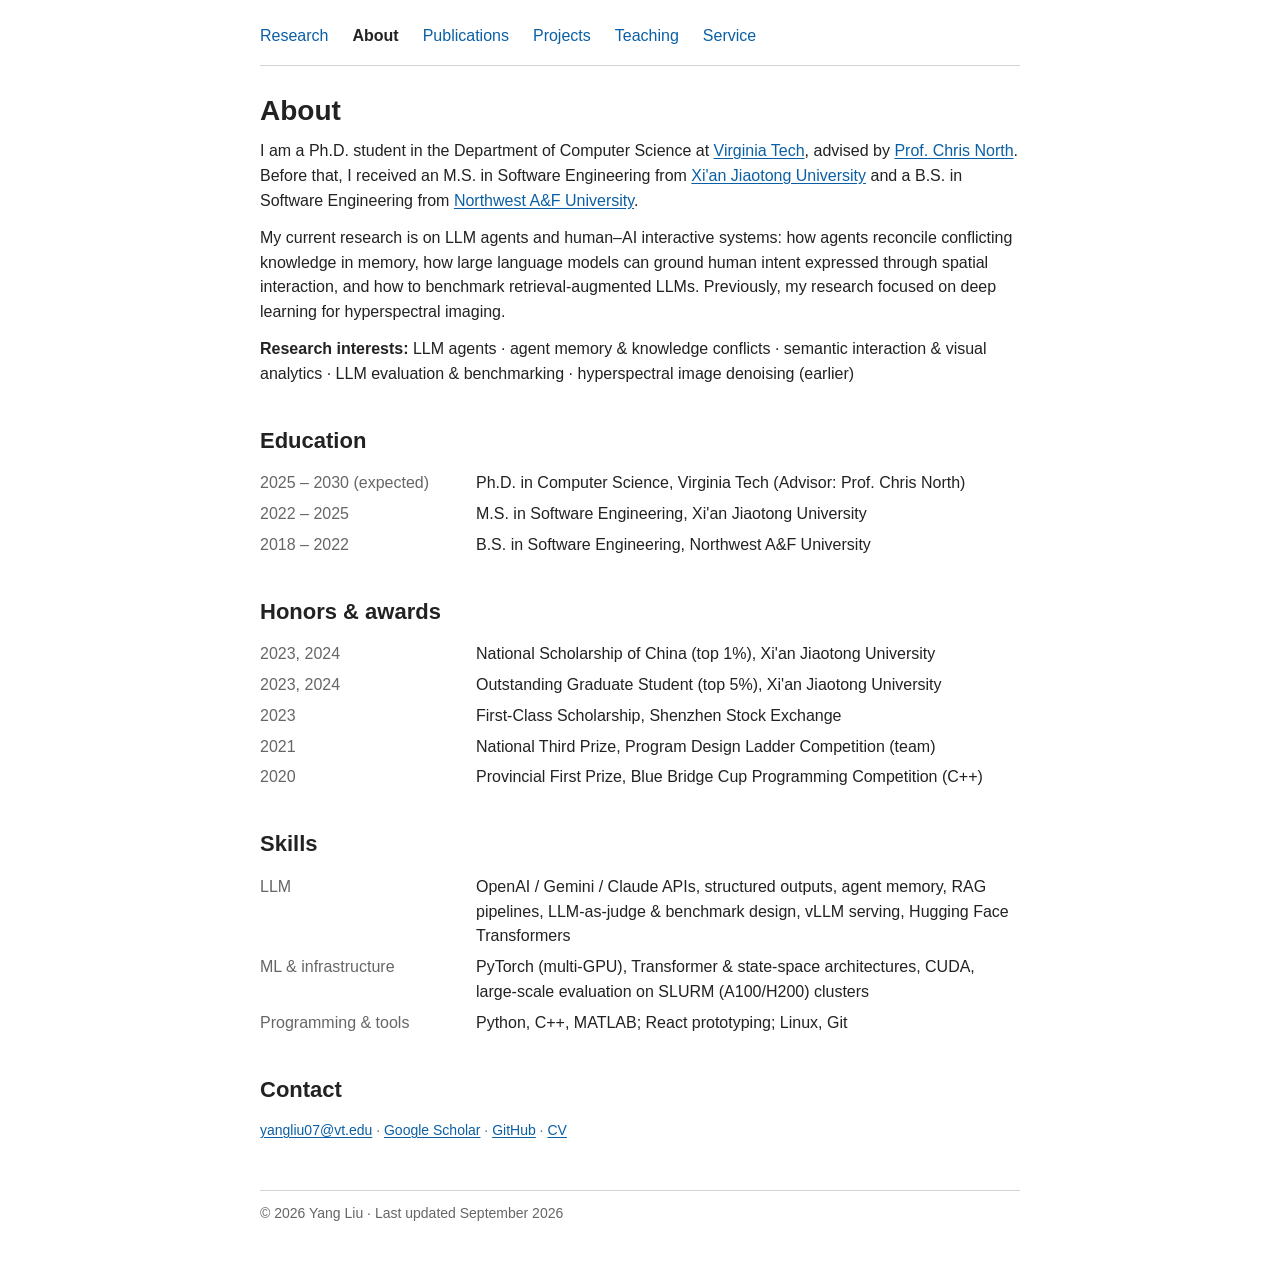
==== commit d3190a4b: "Drop the paper figure, move About to second, put CV in the intro - Remove the CriterionSI teaser ima" ====
--- a/about.html
+++ b/about.html
@@ -22,12 +22,11 @@
     <nav aria-label="Primary">
       <ul role="list">
       <li><a href="index.html">Research</a></li>
+      <li><a href="about.html" aria-current="page">About</a></li>
       <li><a href="publications.html">Publications</a></li>
       <li><a href="projects.html">Projects</a></li>
       <li><a href="teaching.html">Teaching</a></li>
       <li><a href="service.html">Service</a></li>
-      <li><a href="about.html" aria-current="page">About</a></li>
-      <li><a href="assets/cv.pdf">CV<span class="sr-only"> (PDF)</span></a></li>
       </ul>
     </nav>
   </header>
--- a/style.css
+++ b/style.css
@@ -20,9 +20,6 @@
     --link: #6fb0ea;
   }
 
-  .teaser img {
-    filter: brightness(.85);
-  }
 }
 
 html {
@@ -168,8 +165,7 @@
   margin: 0 0 24px;
 }
 
-.entry p,
-.entry .teaser {
+.entry p {
   margin: 8px 0 0;
 }
 
@@ -179,11 +175,6 @@
   margin-top: 3px;
 }
 
-.teaser img {
-  display: block;
-  width: 100%;
-  border: 1px solid var(--rule);
-}
 
 /* Definition rows on the About page: dates left, text right. */
 
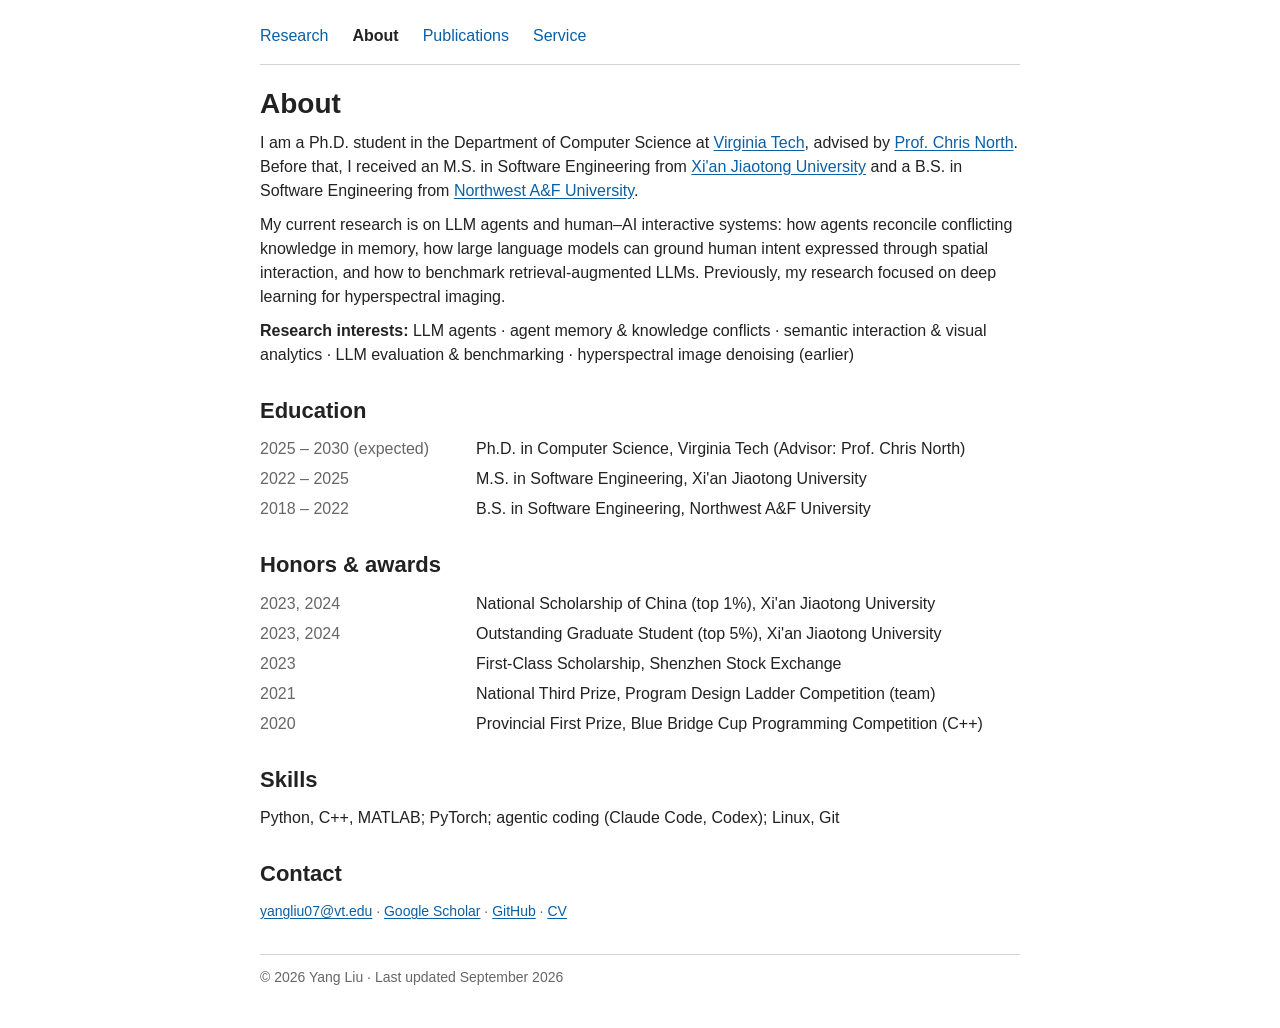
==== commit 2f462326: "Four pages, no unpublished work, one-line skills, tighter spacing - Remove the in-submission paper f" ====
--- a/about.html
+++ b/about.html
@@ -24,8 +24,6 @@
       <li><a href="index.html">Research</a></li>
       <li><a href="about.html" aria-current="page">About</a></li>
       <li><a href="publications.html">Publications</a></li>
-      <li><a href="projects.html">Projects</a></li>
-      <li><a href="teaching.html">Teaching</a></li>
       <li><a href="service.html">Service</a></li>
       </ul>
     </nav>
@@ -59,11 +57,7 @@
 
     <section aria-labelledby="skills">
       <h2 id="skills">Skills</h2>
-      <dl>
-        <dt>LLM</dt><dd>OpenAI / Gemini / Claude APIs, structured outputs, agent memory, RAG pipelines, LLM-as-judge &amp; benchmark design, vLLM serving, Hugging Face Transformers</dd>
-        <dt>ML &amp; infrastructure</dt><dd>PyTorch (multi-GPU), Transformer &amp; state-space architectures, CUDA, large-scale evaluation on SLURM (A100/H200) clusters</dd>
-        <dt>Programming &amp; tools</dt><dd>Python, C++, MATLAB; React prototyping; Linux, Git</dd>
-      </dl>
+      <p>Python, C++, MATLAB; PyTorch; agentic coding (Claude Code, Codex); Linux, Git</p>
     </section>
 
     <section aria-labelledby="contact">
--- a/style.css
+++ b/style.css
@@ -35,7 +35,7 @@
   color: var(--fg);
   font-family: "Helvetica Neue", Helvetica, Arial, sans-serif;
   font-size: 16px;
-  line-height: 1.55;
+  line-height: 1.5;
 }
 
 img {
@@ -59,7 +59,7 @@
 }
 
 p {
-  margin: 0 0 12px;
+  margin: 0 0 10px;
 }
 
 /* Five sizes: 28 name/page title, 22 section, 17 entry title, 16 body, 14 small. */
@@ -68,18 +68,18 @@
   font-size: 28px;
   font-weight: 700;
   line-height: 1.2;
-  margin: 0 0 12px;
+  margin: 0 0 10px;
 }
 
 h2 {
   font-size: 22px;
   font-weight: 700;
   line-height: 1.3;
-  margin: 40px 0 16px;
-}
-
-/* An entry's title is whatever heading it contains (h2 on Projects/Teaching,
-   h3 under a section elsewhere); it is always set at entry size. */
+  margin: 30px 0 12px;
+}
+
+/* An entry's title is whatever heading it contains (h2 on Service, h3 under a
+   section on the home page); it is always set at entry size. */
 
 h3,
 .entry h2 {
@@ -131,21 +131,44 @@
 }
 
 main {
-  padding-top: 28px;
-}
-
-/* Identity header on the home page: photo top right, text flows beside it. */
+  padding-top: 22px;
+}
+
+/* Identity header on the home page: text left, photo in its own column right. */
 
 .head {
-  display: flow-root;
+  display: flex;
+  align-items: flex-start;
+  gap: 28px;
+}
+
+.head-text {
+  flex: 1;
+  min-width: 0;
 }
 
 .photo {
-  float: right;
+  flex: none;
   width: 120px;
   height: 180px;
-  margin: 4px 0 12px 28px;
   border: 1px solid var(--rule);
+}
+
+/* Descriptions are collapsed; the summary is the button that opens them. */
+
+details {
+  margin-top: 6px;
+}
+
+summary {
+  font-size: 14px;
+  color: var(--muted);
+  cursor: pointer;
+  width: fit-content;
+}
+
+summary:hover {
+  color: var(--link);
 }
 
 /* Entries: a plain list; bold title, gray meta lines, description, gray link row. */
@@ -158,15 +181,15 @@
 
 h1 + .entries,
 h1 + p + .entries {
-  margin-top: 24px;
+  margin-top: 18px;
 }
 
 .entry {
-  margin: 0 0 24px;
+  margin: 0 0 18px;
 }
 
 .entry p {
-  margin: 8px 0 0;
+  margin: 6px 0 0;
 }
 
 .entry .meta,
@@ -194,7 +217,7 @@
 }
 
 footer {
-  margin-top: 48px;
+  margin-top: 32px;
   padding-top: 12px;
   border-top: 1px solid var(--rule);
 }
@@ -230,12 +253,14 @@
   }
 
   /* Photo above the name, so the role line keeps the full column width. */
+  .head {
+    flex-direction: column-reverse;
+    gap: 12px;
+  }
+
   .photo {
-    float: none;
-    display: block;
     width: 90px;
     height: 135px;
-    margin: 0 0 12px;
   }
 
   dl {
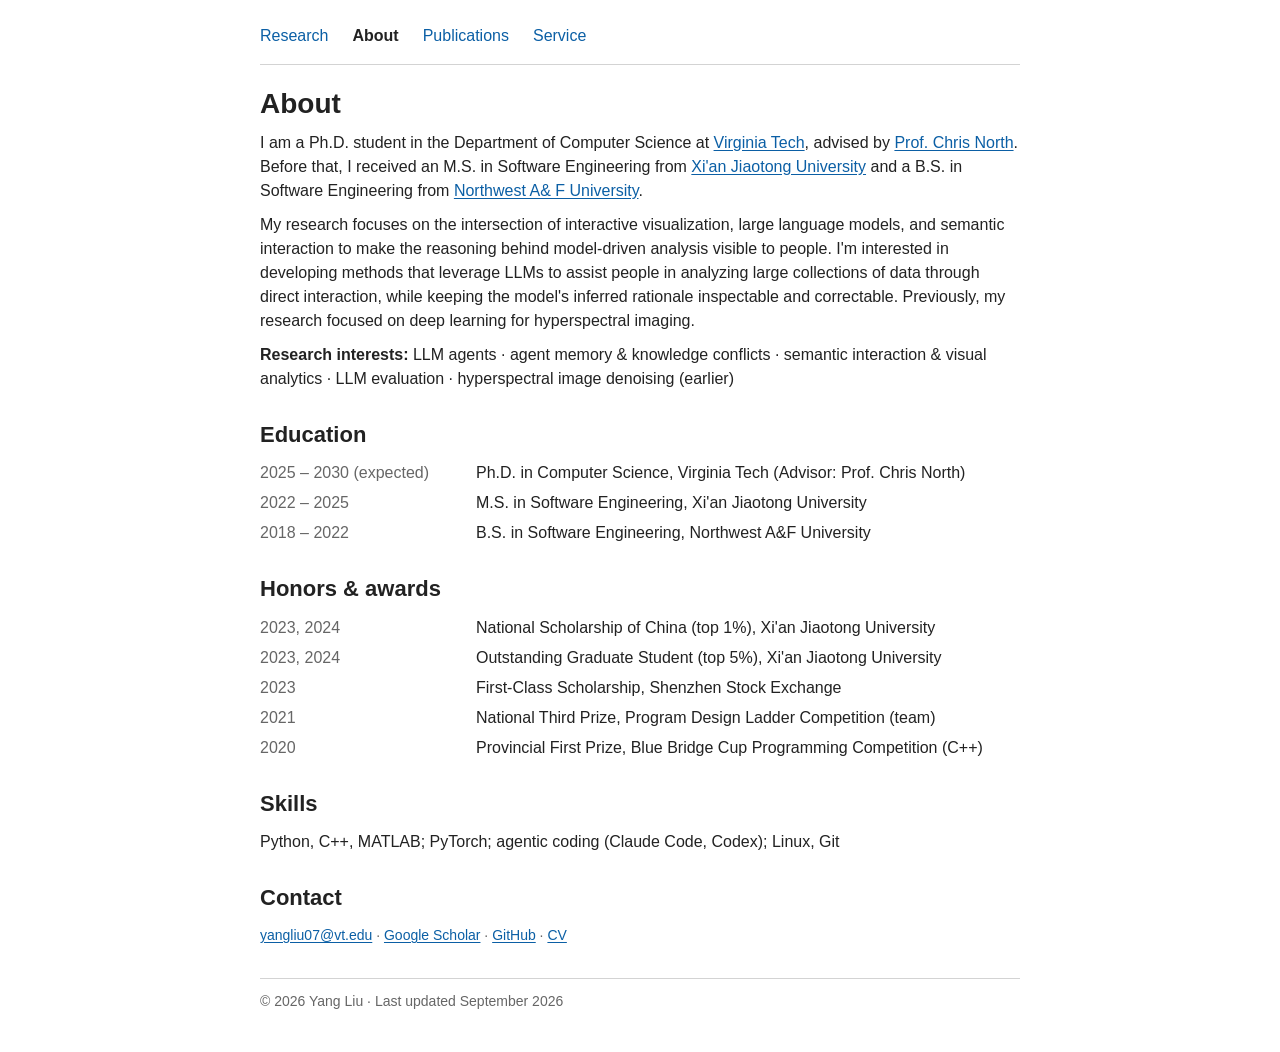
==== commit 11309dcc: "Revise personal description and research interests Updated research focus and interests in the About" ====
--- a/about.html
+++ b/about.html
@@ -31,9 +31,9 @@
 
   <main id="main" tabindex="-1">
     <h1>About</h1>
-    <p>I am a Ph.D. student in the Department of Computer Science at <a href="https://www.vt.edu/">Virginia Tech</a>, advised by <a href="https://people.cs.vt.edu/north/">Prof. Chris North</a>. Before that, I received an M.S. in Software Engineering from <a href="http://en.xjtu.edu.cn/">Xi'an Jiaotong University</a> and a B.S. in Software Engineering from <a href="https://en.nwafu.edu.cn/">Northwest A&amp;F University</a>.</p>
-    <p>My current research is on LLM agents and human–AI interactive systems: how agents reconcile conflicting knowledge in memory, how large language models can ground human intent expressed through spatial interaction, and how to benchmark retrieval-augmented LLMs. Previously, my research focused on deep learning for hyperspectral imaging.</p>
-    <p><strong>Research interests:</strong> LLM agents · agent memory &amp; knowledge conflicts · semantic interaction &amp; visual analytics · LLM evaluation &amp; benchmarking · hyperspectral image denoising (earlier)</p>
+    <p>I am a Ph.D. student in the Department of Computer Science at <a href="https://www.vt.edu/">Virginia Tech</a>, advised by <a href="https://people.cs.vt.edu/north/">Prof. Chris North</a>. Before that, I received an M.S. in Software Engineering from <a href="http://en.xjtu.edu.cn/">Xi'an Jiaotong University</a> and a B.S. in Software Engineering from <a href="https://en.nwafu.edu.cn/">Northwest A&amp; F University</a>.</p>
+    <p>My research focuses on the intersection of interactive visualization, large language models, and semantic interaction to make the reasoning behind model-driven analysis visible to people. I'm interested in developing methods that leverage LLMs to assist people in analyzing large collections of data through direct interaction, while keeping the model's inferred rationale inspectable and correctable. Previously, my research focused on deep learning for hyperspectral imaging.</p>
+    <p><strong>Research interests:</strong> LLM agents · agent memory &amp; knowledge conflicts · semantic interaction &amp; visual analytics · LLM evaluation · hyperspectral image denoising (earlier)</p>
 
     <section aria-labelledby="edu">
       <h2 id="edu">Education</h2>
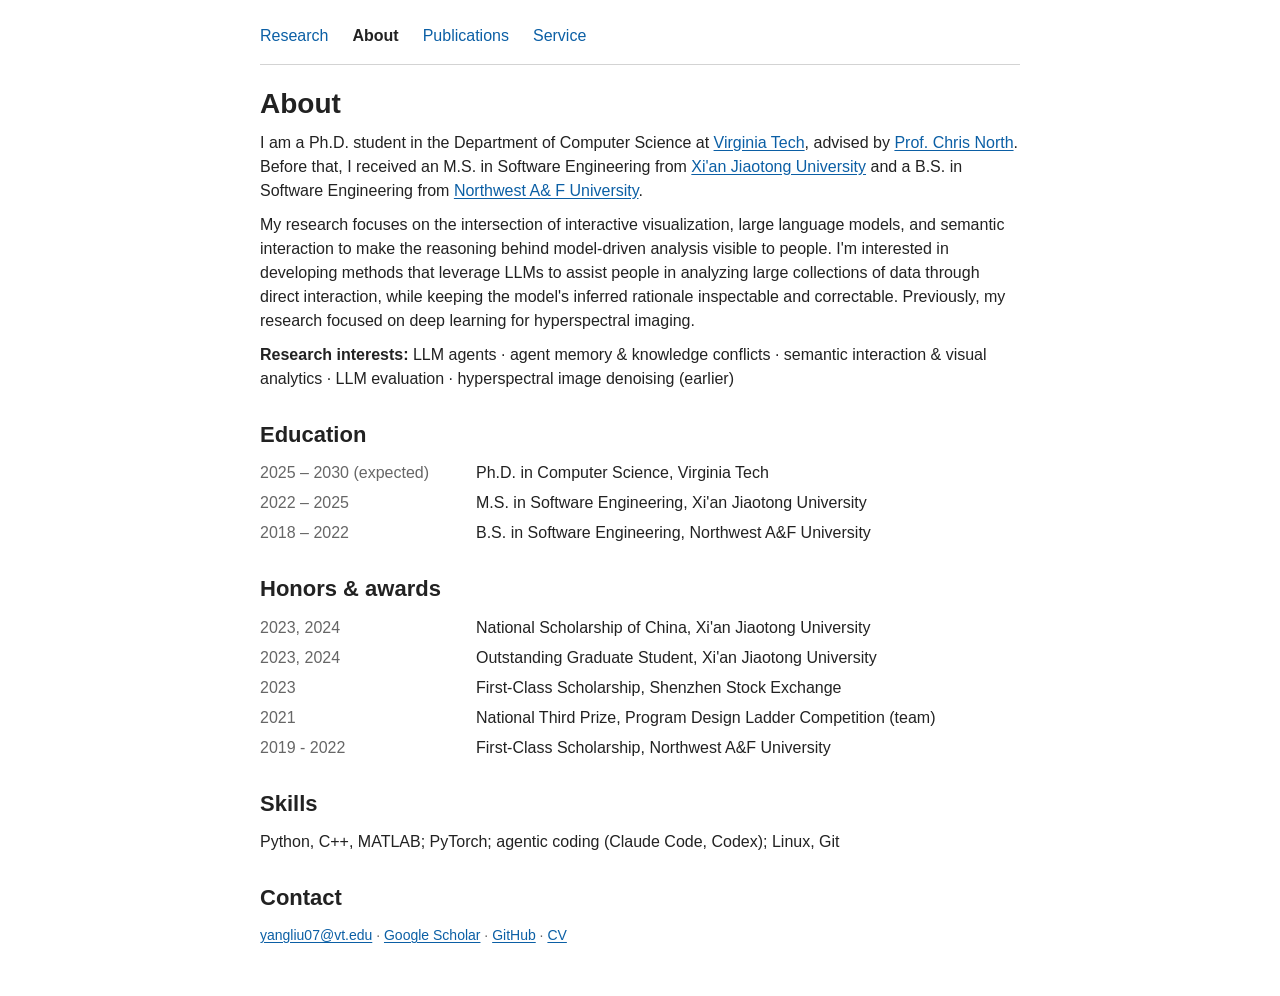
==== commit 7ffa0de3: "Update education and honors sections in about.html" ====
--- a/about.html
+++ b/about.html
@@ -38,7 +38,7 @@
     <section aria-labelledby="edu">
       <h2 id="edu">Education</h2>
       <dl>
-        <dt>2025 – 2030 (expected)</dt><dd>Ph.D. in Computer Science, Virginia Tech (Advisor: Prof. Chris North)</dd>
+        <dt>2025 – 2030 (expected)</dt><dd>Ph.D. in Computer Science, Virginia Tech</dd>
         <dt>2022 – 2025</dt><dd>M.S. in Software Engineering, Xi'an Jiaotong University</dd>
         <dt>2018 – 2022</dt><dd>B.S. in Software Engineering, Northwest A&amp;F University</dd>
       </dl>
@@ -47,11 +47,11 @@
     <section aria-labelledby="honors">
       <h2 id="honors">Honors &amp; awards</h2>
       <dl>
-        <dt>2023, 2024</dt><dd>National Scholarship of China (top 1%), Xi'an Jiaotong University</dd>
-        <dt>2023, 2024</dt><dd>Outstanding Graduate Student (top 5%), Xi'an Jiaotong University</dd>
+        <dt>2023, 2024</dt><dd>National Scholarship of China, Xi'an Jiaotong University</dd>
+        <dt>2023, 2024</dt><dd>Outstanding Graduate Student, Xi'an Jiaotong University</dd>
         <dt>2023</dt><dd>First-Class Scholarship, Shenzhen Stock Exchange</dd>
         <dt>2021</dt><dd>National Third Prize, Program Design Ladder Competition (team)</dd>
-        <dt>2020</dt><dd>Provincial First Prize, Blue Bridge Cup Programming Competition (C++)</dd>
+        <dt>2019 - 2022</dt><dd>First-Class Scholarship, Northwest A&amp;F University </dd>
       </dl>
     </section>
 
@@ -65,9 +65,6 @@
       <p class="links"><a href="mailto:yangliu07@vt.edu">yangliu07@vt.edu</a> · <a href="https://scholar.google.com/citations?user=cbDQeWQAAAAJ&hl=en">Google Scholar</a> · <a href="https://github.com/4C79">GitHub</a> · <a href="assets/cv.pdf">CV<span class="sr-only"> (PDF)</span></a></p>
     </section>
   </main>
-
-  <footer>
-    <p>© 2026 Yang Liu · Last updated September 2026</p>
-  </footer>
+  
 </body>
 </html>
